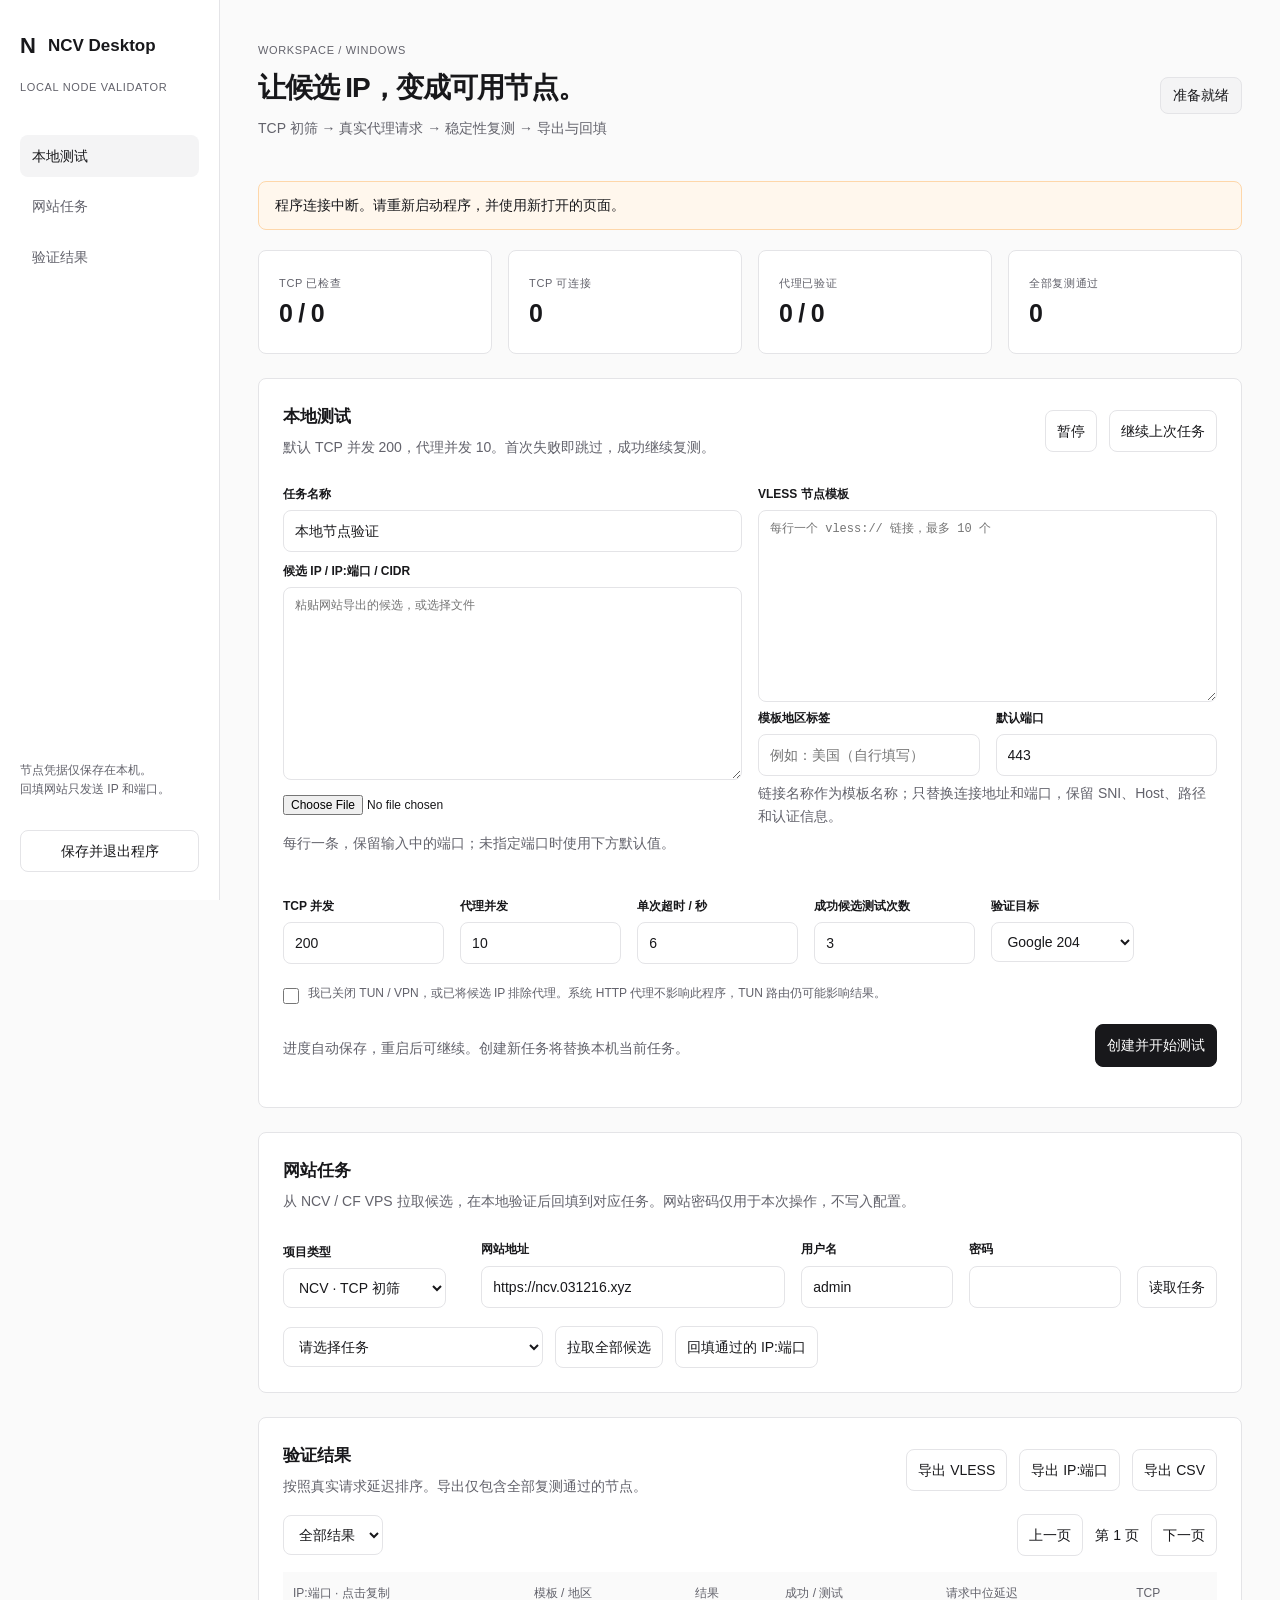
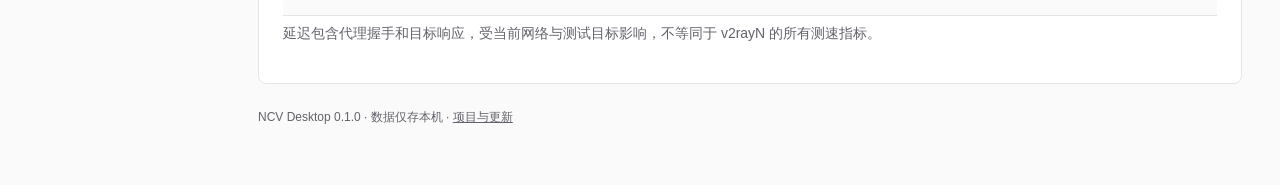
==== desktop/ui/index.html @ 8743d38c "Add Windows local validation software and task-scoped result return" ====
<!doctype html><html lang="zh-CN"><head><meta charset="utf-8"><meta name="viewport" content="width=device-width,initial-scale=1"><title>NCV Desktop · 本地节点验证</title><link rel="stylesheet" href="style.css"></head><body><aside data-node="sidebar"><div class="brand">N<span>NCV Desktop</span></div><div class="muted">LOCAL NODE VALIDATOR</div><nav><a href="#workspace" class="active">本地测试</a><a href="#website">网站任务</a><a href="#results">验证结果</a></nav><p class="privacy">节点凭据仅保存在本机。<br>回填网站只发送 IP 和端口。</p><button id="exit">保存并退出程序</button></aside><main><header data-node="header"><div><small>WORKSPACE / WINDOWS</small><h1>让候选 IP，变成可用节点。</h1><p class="muted">TCP 初筛 → 真实代理请求 → 稳定性复测 → 导出与回填</p></div><span id="status" class="badge">准备就绪</span></header><div id="notice" role="status" hidden></div><section class="metrics" data-node="metrics"><div><small>TCP 已检查</small><strong id="tcp">0 / 0</strong></div><div><small>TCP 可连接</small><strong id="tcpPass">0</strong></div><div><small>代理已验证</small><strong id="proxy">0 / 0</strong></div><div><small>全部复测通过</small><strong id="passed">0</strong></div></section><section id="workspace" data-node="workspace"><div class="section-head"><div><h2>本地测试</h2><p class="muted">默认 TCP 并发 200，代理并发 10。首次失败即跳过，成功继续复测。</p></div><div class="actions"><button id="pause">暂停</button><button id="resume">继续上次任务</button></div></div><div class="two"><div><label for="name">任务名称</label><input id="name" value="本地节点验证"><label for="input">候选 IP / IP:端口 / CIDR</label><textarea id="input" rows="9" placeholder="粘贴网站导出的候选，或选择文件"></textarea><input type="file" id="file" accept=".txt"><p class="muted">每行一条，保留输入中的端口；未指定端口时使用下方默认值。</p></div><div><label for="links">VLESS 节点模板</label><textarea id="links" rows="9" placeholder="每行一个 vless:// 链接，最多 10 个"></textarea><div class="two compact"><div><label for="region">模板地区标签</label><input id="region" placeholder="例如：美国（自行填写）"></div><div><label for="port">默认端口</label><input id="port" type="number" value="443" min="1" max="65535"></div></div><p class="muted">链接名称作为模板名称；只替换连接地址和端口，保留 SNI、Host、路径和认证信息。</p></div></div><div class="settings"><div><label for="tc">TCP 并发</label><input id="tc" type="number" value="200" min="1" max="1000"></div><div><label for="pc">代理并发</label><input id="pc" type="number" value="10" min="1" max="50"></div><div><label for="timeout">单次超时 / 秒</label><input id="timeout" type="number" value="6" min="1" max="30"></div><div><label for="attempts">成功候选测试次数</label><input id="attempts" type="number" value="3" min="1" max="5"></div><div><label for="target">验证目标</label><select id="target"><option value="https://www.gstatic.com/generate_204">Google 204</option><option value="https://www.cloudflare.com/cdn-cgi/trace">Cloudflare trace</option></select></div></div><label class="check"><input id="tun" type="checkbox">我已关闭 TUN / VPN，或已将候选 IP 排除代理。系统 HTTP 代理不影响此程序，TUN 路由仍可能影响结果。</label><div class="section-head"><p class="muted" id="taskName">进度自动保存，重启后可继续。创建新任务将替换本机当前任务。</p><button id="start" class="primary">创建并开始测试</button></div></section><section id="website" data-node="website"><h2>网站任务</h2><p class="muted">从 NCV / CF VPS 拉取候选，在本地验证后回填到对应任务。网站密码仅用于本次操作，不写入配置。</p><div class="settings site"><div><label for="kind">项目类型</label><select id="kind"><option value="ncv">NCV · TCP 初筛</option><option value="cf-vps">CF VPS · 特征探测</option></select></div><div><label for="site">网站地址</label><input id="site" value="https://ncv.031216.xyz"></div><div><label for="user">用户名</label><input id="user" value="admin" autocomplete="username"></div><div><label for="password">密码</label><input id="password" type="password" autocomplete="current-password"></div><button id="jobs">读取任务</button></div><div class="actions"><select id="job" aria-label="网站任务"><option value="">请选择任务</option></select><button id="pull">拉取全部候选</button><button id="push">回填通过的 IP:端口</button></div></section><section id="results" data-node="results"><div class="section-head"><div><h2>验证结果</h2><p class="muted">按照真实请求延迟排序。导出仅包含全部复测通过的节点。</p></div><div class="actions"><button data-export="links">导出 VLESS</button><button data-export="ips">导出 IP:端口</button><button data-export="csv">导出 CSV</button></div></div><div class="section-head"><select id="filter" aria-label="结果状态"><option value="">全部结果</option><option value="passed">全部通过</option><option value="unstable">不稳定</option><option value="failed">失败</option></select><div class="actions"><button id="prev">上一页</button><span id="page">第 1 页</span><button id="next">下一页</button></div></div><div class="table-wrap"><table><thead><tr><th>IP:端口 · 点击复制</th><th>模板 / 地区</th><th>结果</th><th>成功 / 测试</th><th>请求中位延迟</th><th>TCP</th></tr></thead><tbody id="rows"></tbody></table></div><p class="muted">延迟包含代理握手和目标响应，受当前网络与测试目标影响，不等同于 v2rayN 的所有测速指标。</p></section><footer>NCV Desktop <span id="version">0.1.0</span> · 数据仅存本机 · <a href="https://github.com/zhangx16/new-cf-vps" target="_blank" rel="noreferrer">项目与更新</a></footer></main><script src="app.js"></script></body></html>
---- desktop/ui/style.css ----
:root{--gap:16px;--fs:14px;--ratio:1.3;--measure:1260px;--radius:8px;--hue:220;--ink:#18181b;--surface:#fff;--line:#e4e4e7;--edge:28px;--shadow:none;--room:24px;--dur:120ms;--ease:ease;--muted:#62626b}*{box-sizing:border-box}html{scroll-behavior:smooth}body{margin:0;font:var(--fs)/1.6 -apple-system,BlinkMacSystemFont,"Segoe UI","Microsoft YaHei",sans-serif;color:var(--ink);background:#fafafa}aside{position:fixed;width:220px;height:100vh;padding:var(--edge) 20px;border-right:1px solid var(--line);background:var(--surface);display:flex;flex-direction:column;gap:var(--gap)}.brand{font-size:22px;font-weight:700;display:flex;gap:12px;align-items:center}.brand>span{font-size:17px}.muted,small,.privacy{color:var(--muted)}aside>.muted,small{font-size:11px;letter-spacing:.06em}nav{display:grid;gap:8px;margin-top:22px}nav a{padding:10px 12px;text-decoration:none;color:var(--muted);border-radius:var(--radius)}nav a:hover,nav a.active{background:#f4f4f5;color:var(--ink)}.privacy{margin-top:auto;font-size:12px}main{margin-left:220px;padding:38px;max-width:calc(var(--measure) + 220px)}header,.section-head,.actions{display:flex;align-items:center;justify-content:space-between;gap:12px}header{margin-bottom:28px}h1{font-size:28px;line-height:1.3;letter-spacing:-.04em;margin:10px 0}h2{font-size:17px;margin:0 0 6px}p{margin:6px 0 14px}.badge{background:#f4f4f5;padding:6px 12px;border:1px solid var(--line);border-radius:var(--radius);white-space:nowrap}.metrics{display:grid;grid-template-columns:repeat(4,1fr);gap:var(--gap);margin-bottom:24px}.metrics>div{padding:20px;border:1px solid var(--line);border-radius:var(--radius);background:var(--surface)}strong{font-size:25px;display:block;letter-spacing:-.03em}section:not(.metrics){background:var(--surface);border:1px solid var(--line);border-radius:var(--radius);padding:var(--room);margin-bottom:24px;scroll-margin-top:20px}.two{display:grid;grid-template-columns:1fr 1fr;gap:var(--gap)}.settings{display:grid;grid-template-columns:repeat(4,1fr) 1.4fr;gap:var(--gap);margin:18px 0}.settings.site{grid-template-columns:1.2fr 2fr 1fr 1fr auto;align-items:end}label{display:block;margin:10px 0 6px;font-size:12px;font-weight:600}input,textarea,select,button{font:inherit;color:inherit;border:1px solid var(--line);border-radius:var(--radius);background:var(--surface);padding:9px 11px;min-height:40px}input,textarea{width:100%}textarea{resize:vertical;font-family:Consolas,monospace;font-size:12px}input[type=file]{border:0;padding-left:0;font-size:12px}.check{display:flex;gap:9px;align-items:flex-start;font-weight:400;color:var(--muted);margin:20px 0}.check input{width:16px;min-height:16px;margin:4px 0 0}button{cursor:pointer;white-space:nowrap;transition:background var(--dur) var(--ease)}button:hover{background:#f4f4f5}button:disabled{opacity:.5;cursor:default}button.primary{background:var(--ink);color:white;border-color:var(--ink)}button.primary:hover{background:#333338}:focus-visible{outline:2px solid #2563eb;outline-offset:3px}.actions{justify-content:flex-start;flex-wrap:wrap}.compact label{margin-top:0}.section-head{margin-bottom:16px}.section-head p{margin-bottom:0}.table-wrap{overflow:auto}table{width:100%;border-collapse:collapse;font-size:12px}th{text-align:left;color:var(--muted);font-weight:500;background:#fafafa}td,th{padding:12px 10px;border-bottom:1px solid var(--line)}td button{padding:0;min-height:32px;border:0;font-family:Consolas,monospace}.good{color:#166534}.bad{color:#a32424}.empty{text-align:center;padding:45px;color:var(--muted)}#notice{padding:12px 16px;background:#fff7ed;border:1px solid #fed7aa;border-radius:var(--radius);margin-bottom:20px;white-space:pre-wrap}footer{font-size:12px;color:var(--muted);padding-bottom:20px}a{color:inherit}#job{min-width:260px;max-width:100%}@media(max-width:1000px){aside{width:180px}main{margin-left:180px;padding:24px}.settings{grid-template-columns:repeat(3,1fr)}.settings.site{grid-template-columns:1fr 1fr}.section-head{align-items:flex-start;flex-wrap:wrap}}@media(max-width:700px){aside{position:static;width:auto;height:auto;border-right:0;border-bottom:1px solid var(--line);padding:16px}.privacy,aside>.muted{display:none}nav{display:flex;margin-top:0}aside>button{position:absolute;right:16px;top:16px;font-size:12px}main{margin:0;padding:16px}h1{font-size:24px}.metrics{grid-template-columns:1fr 1fr}.two,.settings,.settings.site{grid-template-columns:1fr}section:not(.metrics){padding:16px}.metrics>div{padding:16px}header{align-items:flex-start}.actions{gap:8px}.actions button{font-size:12px}#job{min-width:0;width:100%}}
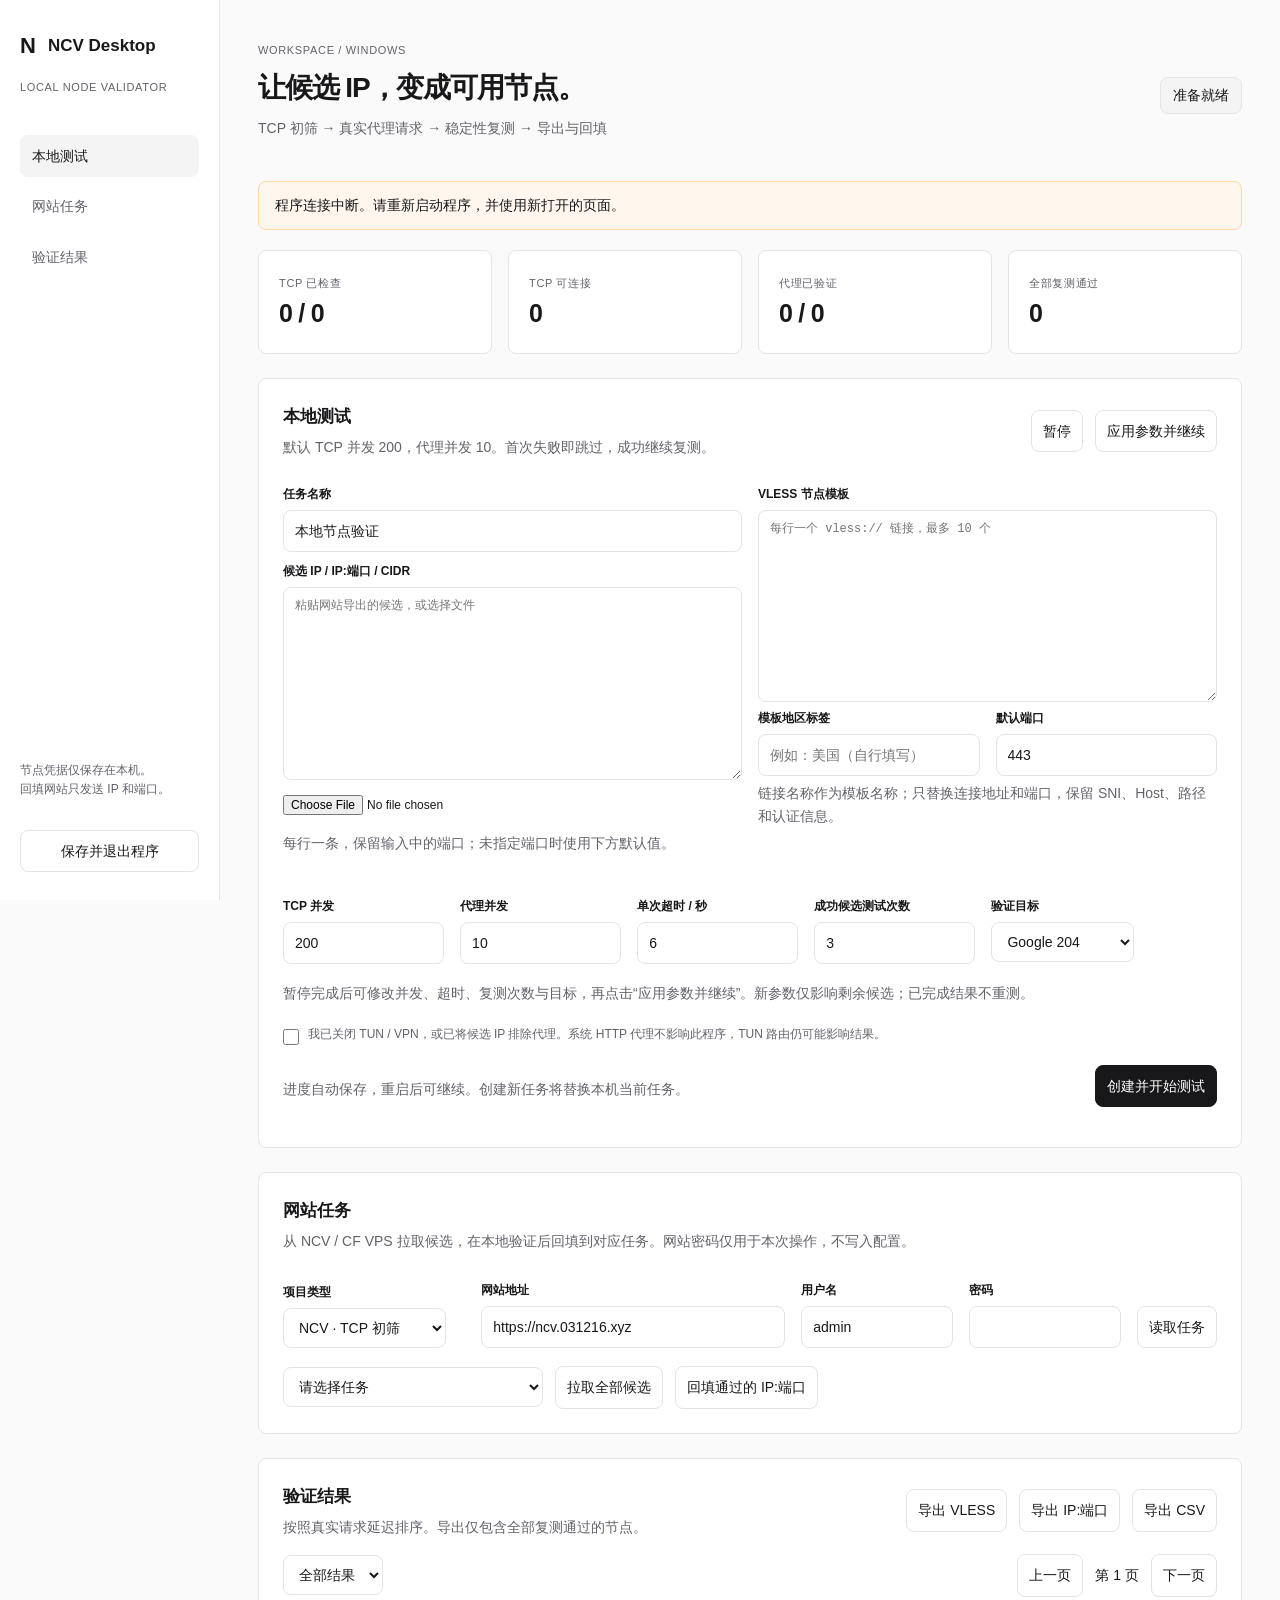
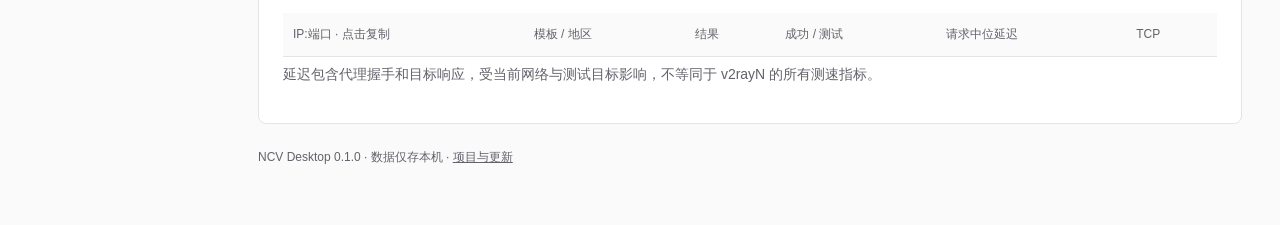
==== commit ce4d3efb: "Allow edited proxy settings on resume and export by task name" ====
--- a/desktop/ui/index.html
+++ b/desktop/ui/index.html
@@ -1 +1 @@
-<!doctype html><html lang="zh-CN"><head><meta charset="utf-8"><meta name="viewport" content="width=device-width,initial-scale=1"><title>NCV Desktop · 本地节点验证</title><link rel="stylesheet" href="style.css"></head><body><aside data-node="sidebar"><div class="brand">N<span>NCV Desktop</span></div><div class="muted">LOCAL NODE VALIDATOR</div><nav><a href="#workspace" class="active">本地测试</a><a href="#website">网站任务</a><a href="#results">验证结果</a></nav><p class="privacy">节点凭据仅保存在本机。<br>回填网站只发送 IP 和端口。</p><button id="exit">保存并退出程序</button></aside><main><header data-node="header"><div><small>WORKSPACE / WINDOWS</small><h1>让候选 IP，变成可用节点。</h1><p class="muted">TCP 初筛 → 真实代理请求 → 稳定性复测 → 导出与回填</p></div><span id="status" class="badge">准备就绪</span></header><div id="notice" role="status" hidden></div><section class="metrics" data-node="metrics"><div><small>TCP 已检查</small><strong id="tcp">0 / 0</strong></div><div><small>TCP 可连接</small><strong id="tcpPass">0</strong></div><div><small>代理已验证</small><strong id="proxy">0 / 0</strong></div><div><small>全部复测通过</small><strong id="passed">0</strong></div></section><section id="workspace" data-node="workspace"><div class="section-head"><div><h2>本地测试</h2><p class="muted">默认 TCP 并发 200，代理并发 10。首次失败即跳过，成功继续复测。</p></div><div class="actions"><button id="pause">暂停</button><button id="resume">继续上次任务</button></div></div><div class="two"><div><label for="name">任务名称</label><input id="name" value="本地节点验证"><label for="input">候选 IP / IP:端口 / CIDR</label><textarea id="input" rows="9" placeholder="粘贴网站导出的候选，或选择文件"></textarea><input type="file" id="file" accept=".txt"><p class="muted">每行一条，保留输入中的端口；未指定端口时使用下方默认值。</p></div><div><label for="links">VLESS 节点模板</label><textarea id="links" rows="9" placeholder="每行一个 vless:// 链接，最多 10 个"></textarea><div class="two compact"><div><label for="region">模板地区标签</label><input id="region" placeholder="例如：美国（自行填写）"></div><div><label for="port">默认端口</label><input id="port" type="number" value="443" min="1" max="65535"></div></div><p class="muted">链接名称作为模板名称；只替换连接地址和端口，保留 SNI、Host、路径和认证信息。</p></div></div><div class="settings"><div><label for="tc">TCP 并发</label><input id="tc" type="number" value="200" min="1" max="1000"></div><div><label for="pc">代理并发</label><input id="pc" type="number" value="10" min="1" max="50"></div><div><label for="timeout">单次超时 / 秒</label><input id="timeout" type="number" value="6" min="1" max="30"></div><div><label for="attempts">成功候选测试次数</label><input id="attempts" type="number" value="3" min="1" max="5"></div><div><label for="target">验证目标</label><select id="target"><option value="https://www.gstatic.com/generate_204">Google 204</option><option value="https://www.cloudflare.com/cdn-cgi/trace">Cloudflare trace</option></select></div></div><label class="check"><input id="tun" type="checkbox">我已关闭 TUN / VPN，或已将候选 IP 排除代理。系统 HTTP 代理不影响此程序，TUN 路由仍可能影响结果。</label><div class="section-head"><p class="muted" id="taskName">进度自动保存，重启后可继续。创建新任务将替换本机当前任务。</p><button id="start" class="primary">创建并开始测试</button></div></section><section id="website" data-node="website"><h2>网站任务</h2><p class="muted">从 NCV / CF VPS 拉取候选，在本地验证后回填到对应任务。网站密码仅用于本次操作，不写入配置。</p><div class="settings site"><div><label for="kind">项目类型</label><select id="kind"><option value="ncv">NCV · TCP 初筛</option><option value="cf-vps">CF VPS · 特征探测</option></select></div><div><label for="site">网站地址</label><input id="site" value="https://ncv.031216.xyz"></div><div><label for="user">用户名</label><input id="user" value="admin" autocomplete="username"></div><div><label for="password">密码</label><input id="password" type="password" autocomplete="current-password"></div><button id="jobs">读取任务</button></div><div class="actions"><select id="job" aria-label="网站任务"><option value="">请选择任务</option></select><button id="pull">拉取全部候选</button><button id="push">回填通过的 IP:端口</button></div></section><section id="results" data-node="results"><div class="section-head"><div><h2>验证结果</h2><p class="muted">按照真实请求延迟排序。导出仅包含全部复测通过的节点。</p></div><div class="actions"><button data-export="links">导出 VLESS</button><button data-export="ips">导出 IP:端口</button><button data-export="csv">导出 CSV</button></div></div><div class="section-head"><select id="filter" aria-label="结果状态"><option value="">全部结果</option><option value="passed">全部通过</option><option value="unstable">不稳定</option><option value="failed">失败</option></select><div class="actions"><button id="prev">上一页</button><span id="page">第 1 页</span><button id="next">下一页</button></div></div><div class="table-wrap"><table><thead><tr><th>IP:端口 · 点击复制</th><th>模板 / 地区</th><th>结果</th><th>成功 / 测试</th><th>请求中位延迟</th><th>TCP</th></tr></thead><tbody id="rows"></tbody></table></div><p class="muted">延迟包含代理握手和目标响应，受当前网络与测试目标影响，不等同于 v2rayN 的所有测速指标。</p></section><footer>NCV Desktop <span id="version">0.1.0</span> · 数据仅存本机 · <a href="https://github.com/zhangx16/new-cf-vps" target="_blank" rel="noreferrer">项目与更新</a></footer></main><script src="app.js"></script></body></html>
+<!doctype html><html lang="zh-CN"><head><meta charset="utf-8"><meta name="viewport" content="width=device-width,initial-scale=1"><title>NCV Desktop · 本地节点验证</title><link rel="stylesheet" href="style.css"></head><body><aside data-node="sidebar"><div class="brand">N<span>NCV Desktop</span></div><div class="muted">LOCAL NODE VALIDATOR</div><nav><a href="#workspace" class="active">本地测试</a><a href="#website">网站任务</a><a href="#results">验证结果</a></nav><details data-node="history/local-tasks" id="local-history" hidden open><summary>本地历史任务</summary><label for="local-task">选择保留的任务</label><select id="local-task" aria-label="本地历史任务"></select><button id="open-task">查看 / 继续所选任务</button><p class="muted">新建任务保留历史记录。切换前请先暂停当前任务。</p></details><p class="privacy">节点凭据仅保存在本机。<br>回填网站只发送 IP 和端口。</p><button id="exit">保存并退出程序</button></aside><main><header data-node="header"><div><small>WORKSPACE / WINDOWS</small><h1>让候选 IP，变成可用节点。</h1><p class="muted">TCP 初筛 → 真实代理请求 → 稳定性复测 → 导出与回填</p></div><span id="status" class="badge">准备就绪</span></header><div id="notice" role="status" hidden></div><section class="metrics" data-node="metrics"><div><small>TCP 已检查</small><strong id="tcp">0 / 0</strong></div><div><small>TCP 可连接</small><strong id="tcpPass">0</strong></div><div><small>代理已验证</small><strong id="proxy">0 / 0</strong></div><div><small>全部复测通过</small><strong id="passed">0</strong></div></section><section id="workspace" data-node="workspace"><div class="section-head"><div><h2>本地测试</h2><p class="muted">默认 TCP 并发 200，代理并发 10。首次失败即跳过，成功继续复测。</p></div><div class="actions"><button id="pause">暂停</button><button id="resume">应用参数并继续</button></div></div><div class="two"><div><label for="name">任务名称</label><input id="name" value="本地节点验证"><label for="input">候选 IP / IP:端口 / CIDR</label><textarea id="input" rows="9" placeholder="粘贴网站导出的候选，或选择文件"></textarea><input type="file" id="file" accept=".txt"><p class="muted">每行一条，保留输入中的端口；未指定端口时使用下方默认值。</p></div><div><label for="links">VLESS 节点模板</label><textarea id="links" rows="9" placeholder="每行一个 vless:// 链接，最多 10 个"></textarea><div class="two compact"><div><label for="region">模板地区标签</label><input id="region" placeholder="例如：美国（自行填写）"></div><div><label for="port">默认端口</label><input id="port" type="number" value="443" min="1" max="65535"></div></div><p class="muted">链接名称作为模板名称；只替换连接地址和端口，保留 SNI、Host、路径和认证信息。</p></div></div><div class="settings" data-node="workspace/parameters"><div><label for="tc">TCP 并发</label><input id="tc" type="number" value="200" min="1" max="1000"></div><div><label for="pc">代理并发</label><input id="pc" type="number" value="10" min="1" max="50"></div><div><label for="timeout">单次超时 / 秒</label><input id="timeout" type="number" value="6" min="1" max="30"></div><div><label for="attempts">成功候选测试次数</label><input id="attempts" type="number" value="3" min="1" max="5"></div><div><label for="target">验证目标</label><select id="target"><option value="https://www.gstatic.com/generate_204">Google 204</option><option value="https://www.cloudflare.com/cdn-cgi/trace">Cloudflare trace</option></select></div></div><p class="muted">暂停完成后可修改并发、超时、复测次数与目标，再点击“应用参数并继续”。新参数仅影响剩余候选；已完成结果不重测。</p><label class="check"><input id="tun" type="checkbox">我已关闭 TUN / VPN，或已将候选 IP 排除代理。系统 HTTP 代理不影响此程序，TUN 路由仍可能影响结果。</label><div class="section-head"><p class="muted" id="taskName">进度自动保存，重启后可继续。创建新任务将替换本机当前任务。</p><button id="start" class="primary">创建并开始测试</button></div></section><section id="website" data-node="website"><h2>网站任务</h2><p class="muted">从 NCV / CF VPS 拉取候选，在本地验证后回填到对应任务。网站密码仅用于本次操作，不写入配置。</p><div class="settings site"><div><label for="kind">项目类型</label><select id="kind"><option value="ncv">NCV · TCP 初筛</option><option value="cf-vps">CF VPS · 特征探测</option></select></div><div><label for="site">网站地址</label><input id="site" value="https://ncv.031216.xyz"></div><div><label for="user">用户名</label><input id="user" value="admin" autocomplete="username"></div><div><label for="password">密码</label><input id="password" type="password" autocomplete="current-password"></div><button id="jobs">读取任务</button></div><div class="actions"><select id="job" aria-label="网站任务"><option value="">请选择任务</option></select><button id="pull">拉取全部候选</button><button id="push">回填通过的 IP:端口</button></div></section><section id="results" data-node="results"><div class="section-head"><div><h2>验证结果</h2><p class="muted">按照真实请求延迟排序。导出仅包含全部复测通过的节点。</p></div><div class="actions"><button data-export="links">导出 VLESS</button><button data-export="ips">导出 IP:端口</button><button data-export="csv">导出 CSV</button></div></div><div class="section-head"><select id="filter" aria-label="结果状态"><option value="">全部结果</option><option value="passed">全部通过</option><option value="unstable">不稳定</option><option value="failed">失败</option></select><div class="actions"><button id="prev">上一页</button><span id="page">第 1 页</span><button id="next">下一页</button></div></div><div class="table-wrap"><table><thead><tr><th>IP:端口 · 点击复制</th><th>模板 / 地区</th><th>结果</th><th>成功 / 测试</th><th>请求中位延迟</th><th>TCP</th></tr></thead><tbody id="rows"></tbody></table></div><p class="muted">延迟包含代理握手和目标响应，受当前网络与测试目标影响，不等同于 v2rayN 的所有测速指标。</p></section><footer>NCV Desktop <span id="version">0.1.0</span> · 数据仅存本机 · <a href="https://github.com/zhangx16/new-cf-vps" target="_blank" rel="noreferrer">项目与更新</a></footer></main><script src="app.js"></script></body></html>
--- a/desktop/ui/style.css
+++ b/desktop/ui/style.css
@@ -1 +1,5 @@
 :root{--gap:16px;--fs:14px;--ratio:1.3;--measure:1260px;--radius:8px;--hue:220;--ink:#18181b;--surface:#fff;--line:#e4e4e7;--edge:28px;--shadow:none;--room:24px;--dur:120ms;--ease:ease;--muted:#62626b}*{box-sizing:border-box}html{scroll-behavior:smooth}body{margin:0;font:var(--fs)/1.6 -apple-system,BlinkMacSystemFont,"Segoe UI","Microsoft YaHei",sans-serif;color:var(--ink);background:#fafafa}aside{position:fixed;width:220px;height:100vh;padding:var(--edge) 20px;border-right:1px solid var(--line);background:var(--surface);display:flex;flex-direction:column;gap:var(--gap)}.brand{font-size:22px;font-weight:700;display:flex;gap:12px;align-items:center}.brand>span{font-size:17px}.muted,small,.privacy{color:var(--muted)}aside>.muted,small{font-size:11px;letter-spacing:.06em}nav{display:grid;gap:8px;margin-top:22px}nav a{padding:10px 12px;text-decoration:none;color:var(--muted);border-radius:var(--radius)}nav a:hover,nav a.active{background:#f4f4f5;color:var(--ink)}.privacy{margin-top:auto;font-size:12px}main{margin-left:220px;padding:38px;max-width:calc(var(--measure) + 220px)}header,.section-head,.actions{display:flex;align-items:center;justify-content:space-between;gap:12px}header{margin-bottom:28px}h1{font-size:28px;line-height:1.3;letter-spacing:-.04em;margin:10px 0}h2{font-size:17px;margin:0 0 6px}p{margin:6px 0 14px}.badge{background:#f4f4f5;padding:6px 12px;border:1px solid var(--line);border-radius:var(--radius);white-space:nowrap}.metrics{display:grid;grid-template-columns:repeat(4,1fr);gap:var(--gap);margin-bottom:24px}.metrics>div{padding:20px;border:1px solid var(--line);border-radius:var(--radius);background:var(--surface)}strong{font-size:25px;display:block;letter-spacing:-.03em}section:not(.metrics){background:var(--surface);border:1px solid var(--line);border-radius:var(--radius);padding:var(--room);margin-bottom:24px;scroll-margin-top:20px}.two{display:grid;grid-template-columns:1fr 1fr;gap:var(--gap)}.settings{display:grid;grid-template-columns:repeat(4,1fr) 1.4fr;gap:var(--gap);margin:18px 0}.settings.site{grid-template-columns:1.2fr 2fr 1fr 1fr auto;align-items:end}label{display:block;margin:10px 0 6px;font-size:12px;font-weight:600}input,textarea,select,button{font:inherit;color:inherit;border:1px solid var(--line);border-radius:var(--radius);background:var(--surface);padding:9px 11px;min-height:40px}input,textarea{width:100%}textarea{resize:vertical;font-family:Consolas,monospace;font-size:12px}input[type=file]{border:0;padding-left:0;font-size:12px}.check{display:flex;gap:9px;align-items:flex-start;font-weight:400;color:var(--muted);margin:20px 0}.check input{width:16px;min-height:16px;margin:4px 0 0}button{cursor:pointer;white-space:nowrap;transition:background var(--dur) var(--ease)}button:hover{background:#f4f4f5}button:disabled{opacity:.5;cursor:default}button.primary{background:var(--ink);color:white;border-color:var(--ink)}button.primary:hover{background:#333338}:focus-visible{outline:2px solid #2563eb;outline-offset:3px}.actions{justify-content:flex-start;flex-wrap:wrap}.compact label{margin-top:0}.section-head{margin-bottom:16px}.section-head p{margin-bottom:0}.table-wrap{overflow:auto}table{width:100%;border-collapse:collapse;font-size:12px}th{text-align:left;color:var(--muted);font-weight:500;background:#fafafa}td,th{padding:12px 10px;border-bottom:1px solid var(--line)}td button{padding:0;min-height:32px;border:0;font-family:Consolas,monospace}.good{color:#166534}.bad{color:#a32424}.empty{text-align:center;padding:45px;color:var(--muted)}#notice{padding:12px 16px;background:#fff7ed;border:1px solid #fed7aa;border-radius:var(--radius);margin-bottom:20px;white-space:pre-wrap}footer{font-size:12px;color:var(--muted);padding-bottom:20px}a{color:inherit}#job{min-width:260px;max-width:100%}@media(max-width:1000px){aside{width:180px}main{margin-left:180px;padding:24px}.settings{grid-template-columns:repeat(3,1fr)}.settings.site{grid-template-columns:1fr 1fr}.section-head{align-items:flex-start;flex-wrap:wrap}}@media(max-width:700px){aside{position:static;width:auto;height:auto;border-right:0;border-bottom:1px solid var(--line);padding:16px}.privacy,aside>.muted{display:none}nav{display:flex;margin-top:0}aside>button{position:absolute;right:16px;top:16px;font-size:12px}main{margin:0;padding:16px}h1{font-size:24px}.metrics{grid-template-columns:1fr 1fr}.two,.settings,.settings.site{grid-template-columns:1fr}section:not(.metrics){padding:16px}.metrics>div{padding:16px}header{align-items:flex-start}.actions{gap:8px}.actions button{font-size:12px}#job{min-width:0;width:100%}}
+
+body.profile-cf #results th:nth-child(6),body.profile-cf #rows td:nth-child(6){display:none}body.profile-cf .settings:not(.site){grid-template-columns:repeat(3,1fr) 1.4fr}@media(max-width:700px){body.profile-cf .settings:not(.site){grid-template-columns:1fr}}
+
+#local-history{font-size:12px}#local-history select{width:100%;min-width:0}#local-history button{width:100%;margin-top:10px;font-size:12px}#local-history p{font-size:11px;margin-top:8px}body>aside{overflow:auto}
